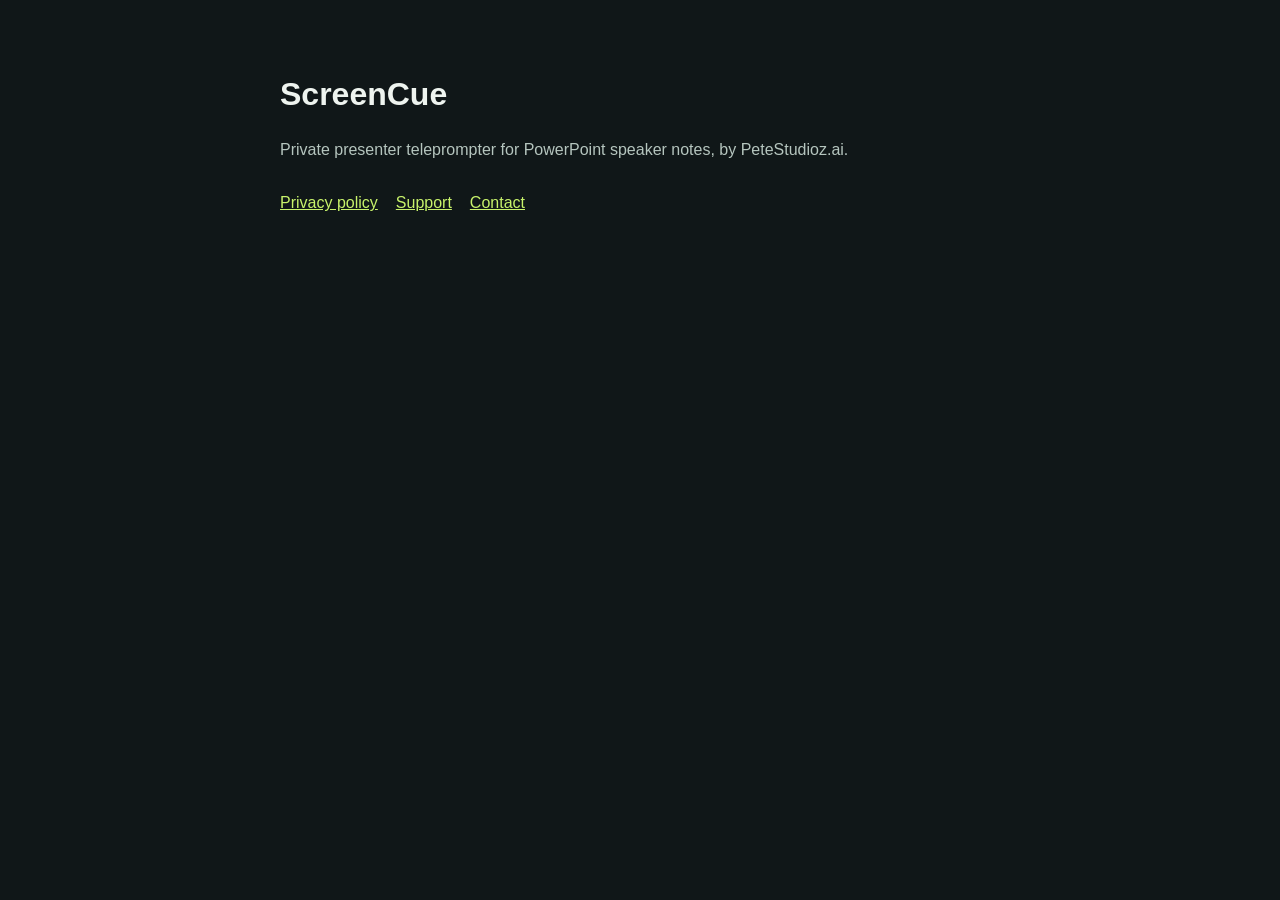
==== index.html @ 3d3e750d "Publish the ScreenCue privacy policy and support pages Copied from docs/ in the ScreenCue repository" ====
<!doctype html>
<html lang="en">
  <head>
    <meta charset="UTF-8" />
    <meta name="viewport" content="width=device-width, initial-scale=1.0" />
    <title>ScreenCue</title>
    <style>
      :root { color-scheme: dark; font-family: "Segoe UI", sans-serif; }
      body { max-width: 720px; margin: 0 auto; padding: 48px 24px; background: #101718; color: #eef4ef; line-height: 1.6; }
      h1 { margin-bottom: .2rem; } p { color: #b5c5be; } a { color: #c8f36b; }
      nav { display: flex; gap: 18px; margin-top: 28px; }
    </style>
  </head>
  <body>
    <h1>ScreenCue</h1>
    <p>Private presenter teleprompter for PowerPoint speaker notes, by PeteStudioz.ai.</p>
    <nav><a href="privacy.html">Privacy policy</a><a href="support.html">Support</a><a href="mailto:pete.studioz.ai@gmail.com">Contact</a></nav>
  </body>
</html>
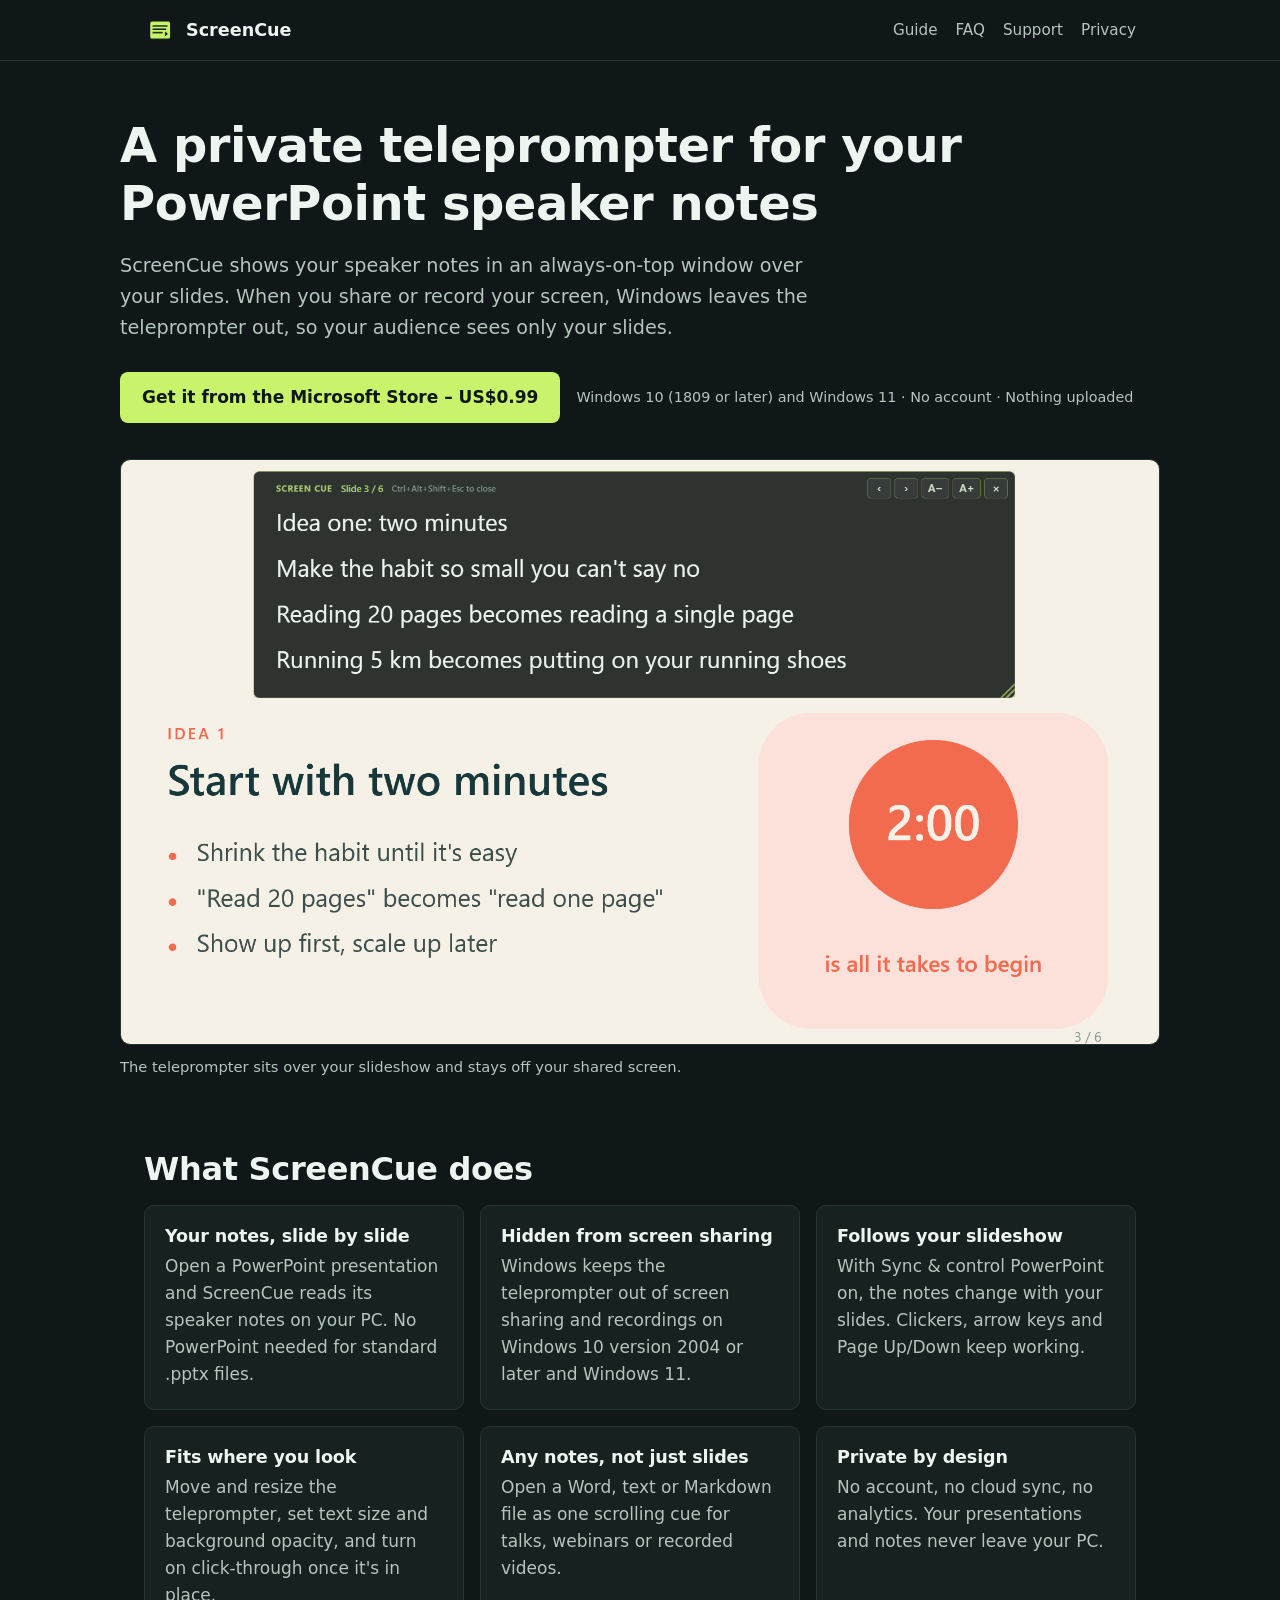
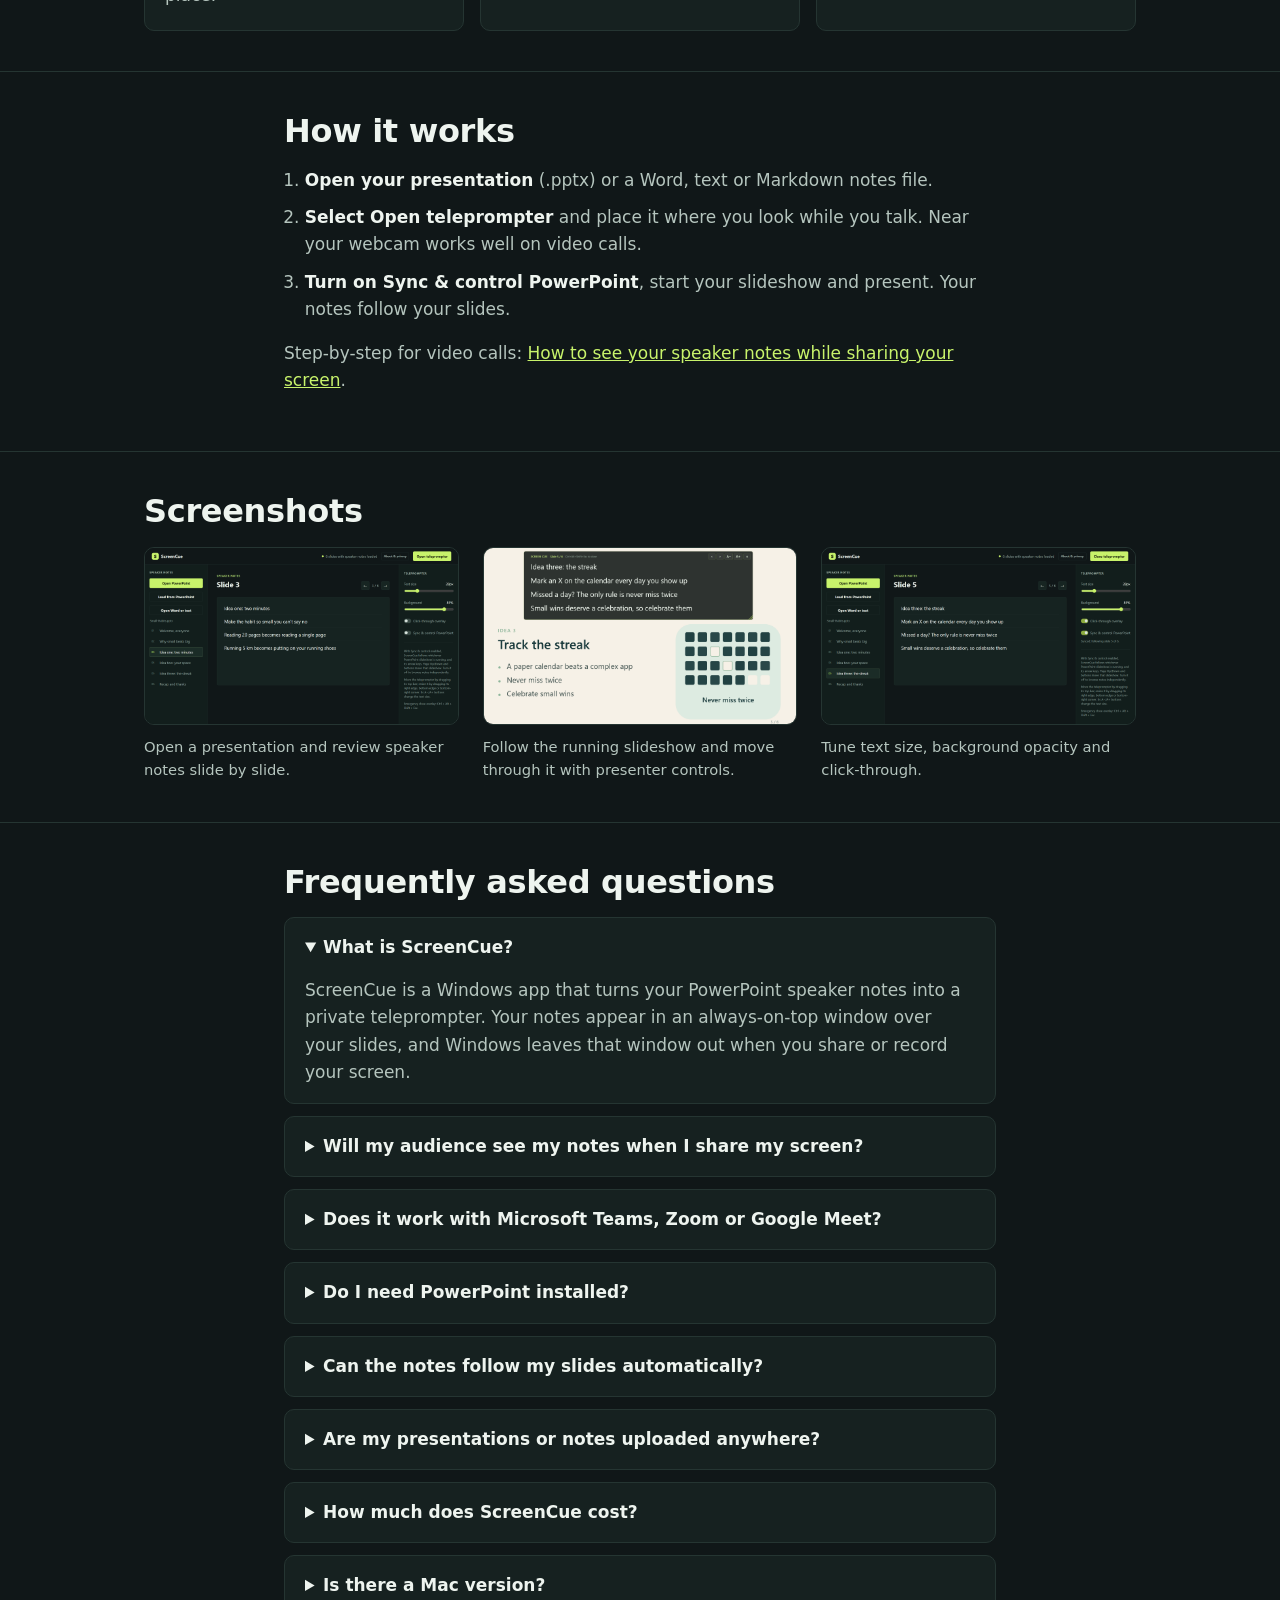
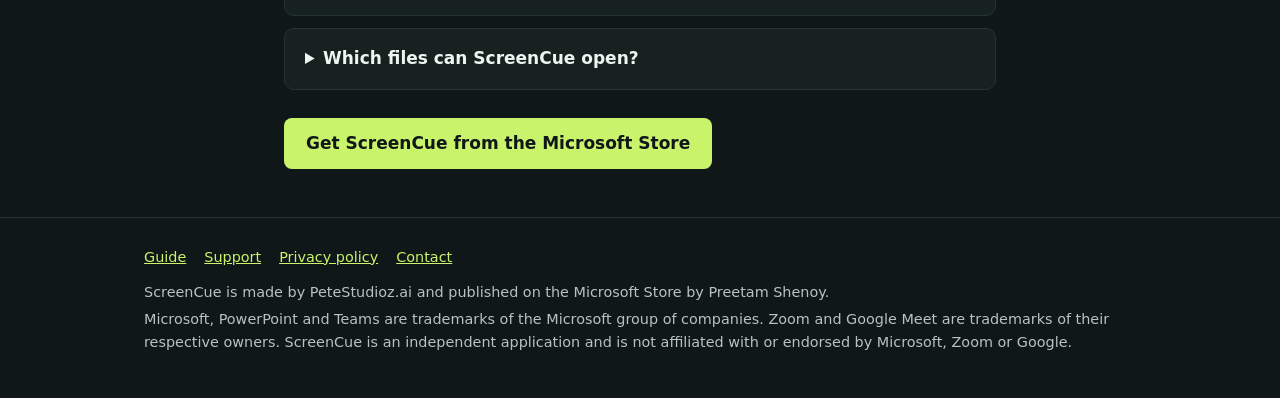
==== commit fb6bbecf: "Turn the ScreenCue site into a landing page for search and AI answers The home page was a single lin" ====
--- a/index.html
+++ b/index.html
@@ -3,17 +3,250 @@
   <head>
     <meta charset="UTF-8" />
     <meta name="viewport" content="width=device-width, initial-scale=1.0" />
-    <title>ScreenCue</title>
-    <style>
-      :root { color-scheme: dark; font-family: "Segoe UI", sans-serif; }
-      body { max-width: 720px; margin: 0 auto; padding: 48px 24px; background: #101718; color: #eef4ef; line-height: 1.6; }
-      h1 { margin-bottom: .2rem; } p { color: #b5c5be; } a { color: #c8f36b; }
-      nav { display: flex; gap: 18px; margin-top: 28px; }
-    </style>
+    <title>ScreenCue – Private Teleprompter for PowerPoint Speaker Notes (Windows)</title>
+    <meta name="description" content="ScreenCue shows your PowerPoint speaker notes in an always-on-top teleprompter that stays out of screen shares and recordings. For Windows 10 and 11." />
+    <link rel="canonical" href="https://preethamshenoy-ai.github.io/screencue-site/" />
+    <link rel="icon" type="image/png" href="img/favicon.png" />
+    <link rel="apple-touch-icon" href="img/screencue-logo.png" />
+    <meta property="og:type" content="website" />
+    <meta property="og:site_name" content="ScreenCue" />
+    <meta property="og:title" content="ScreenCue – a private teleprompter for PowerPoint speaker notes" />
+    <meta property="og:description" content="Your speaker notes in an always-on-top teleprompter over your slides, left out when you share or record your screen. Windows 10 and 11." />
+    <meta property="og:url" content="https://preethamshenoy-ai.github.io/screencue-site/" />
+    <meta property="og:image" content="https://preethamshenoy-ai.github.io/screencue-site/img/teleprompter-over-powerpoint-slideshow.png" />
+    <meta property="og:image:width" content="1840" />
+    <meta property="og:image:height" content="1035" />
+    <meta property="og:image:alt" content="ScreenCue's teleprompter showing speaker notes over a PowerPoint slideshow" />
+    <meta name="twitter:card" content="summary_large_image" />
+    <link rel="stylesheet" href="style.css" />
+    <script type="application/ld+json">
+    {
+      "@context": "https://schema.org",
+      "@graph": [
+        {
+          "@type": "SoftwareApplication",
+          "@id": "https://preethamshenoy-ai.github.io/screencue-site/#app",
+          "name": "ScreenCue",
+          "description": "A private teleprompter for PowerPoint speaker notes on Windows. It shows your notes in an always-on-top window over your slides, and Windows leaves that window out when you share or record your screen.",
+          "applicationCategory": "BusinessApplication",
+          "applicationSubCategory": "Presentation teleprompter",
+          "operatingSystem": "Windows 10 version 1809 or later, Windows 11",
+          "softwareVersion": "1.0.0",
+          "url": "https://preethamshenoy-ai.github.io/screencue-site/",
+          "installUrl": "https://apps.microsoft.com/detail/9N0VF85M0GS3",
+          "sameAs": ["https://apps.microsoft.com/detail/9N0VF85M0GS3"],
+          "image": "https://preethamshenoy-ai.github.io/screencue-site/img/screencue-logo.png",
+          "screenshot": [
+            "https://preethamshenoy-ai.github.io/screencue-site/img/teleprompter-over-powerpoint-slideshow.png",
+            "https://preethamshenoy-ai.github.io/screencue-site/img/powerpoint-speaker-notes-slide-by-slide.png",
+            "https://preethamshenoy-ai.github.io/screencue-site/img/teleprompter-following-slideshow.png",
+            "https://preethamshenoy-ai.github.io/screencue-site/img/teleprompter-text-size-opacity-controls.png"
+          ],
+          "featureList": [
+            "Reads PowerPoint speaker notes locally, slide by slide",
+            "Always-on-top teleprompter with adjustable text size, background opacity and size",
+            "Hidden from screen sharing and screen recording on Windows 10 version 2004 or later and Windows 11",
+            "Click-through mode",
+            "Follows and controls a running PowerPoint slideshow",
+            "Opens Word, text and Markdown notes as one scrolling cue",
+            "No account, cloud sync, analytics or telemetry"
+          ],
+          "offers": {
+            "@type": "Offer",
+            "price": "0.99",
+            "priceCurrency": "USD",
+            "url": "https://apps.microsoft.com/detail/9N0VF85M0GS3",
+            "availability": "https://schema.org/InStock"
+          },
+          "author": { "@type": "Person", "name": "Preetam Shenoy" },
+          "publisher": { "@type": "Person", "name": "Preetam Shenoy" },
+          "brand": { "@type": "Brand", "name": "PeteStudioz.ai" }
+        },
+        {
+          "@type": "FAQPage",
+          "@id": "https://preethamshenoy-ai.github.io/screencue-site/#faq",
+          "mainEntity": [
+            {
+              "@type": "Question",
+              "name": "What is ScreenCue?",
+              "acceptedAnswer": { "@type": "Answer", "text": "ScreenCue is a Windows app that turns your PowerPoint speaker notes into a private teleprompter. Your notes appear in an always-on-top window over your slides, and Windows leaves that window out when you share or record your screen." }
+            },
+            {
+              "@type": "Question",
+              "name": "Will my audience see my notes when I share my screen?",
+              "acceptedAnswer": { "@type": "Answer", "text": "No, on Windows 10 version 2004 or later and on Windows 11. ScreenCue asks Windows to exclude the teleprompter from screen capture, so screen sharing and screen recording show what is behind it instead. On earlier versions of Windows 10, a black box may appear in its place. A camera pointed at your screen, or a hardware capture device, would still see it." }
+            },
+            {
+              "@type": "Question",
+              "name": "Does it work with Microsoft Teams, Zoom or Google Meet?",
+              "acceptedAnswer": { "@type": "Answer", "text": "ScreenCue doesn't plug into any meeting app. Windows itself keeps the teleprompter out of screen capture, so it is hidden whichever app you use to share your screen. Before an important talk, run a short test call to check what your audience sees." }
+            },
+            {
+              "@type": "Question",
+              "name": "Do I need PowerPoint installed?",
+              "acceptedAnswer": { "@type": "Answer", "text": "Not to read notes. ScreenCue reads standard .pptx presentations and Word (.docx), text and Markdown notes on its own. PowerPoint for Windows is needed to follow and control a running slideshow, and to load notes from legacy .ppt, protected or damaged presentations." }
+            },
+            {
+              "@type": "Question",
+              "name": "Can the notes follow my slides automatically?",
+              "acceptedAnswer": { "@type": "Answer", "text": "Yes. Turn on Sync & control PowerPoint and ScreenCue follows the slideshow running in PowerPoint, showing the notes for the current slide. Your clicker, the arrow keys and Page Up/Down still move the slides, because the teleprompter never takes keyboard focus." }
+            },
+            {
+              "@type": "Question",
+              "name": "Are my presentations or notes uploaded anywhere?",
+              "acceptedAnswer": { "@type": "Answer", "text": "No. ScreenCue works on your PC. It has no account, cloud sync, analytics or telemetry, and it doesn't upload your presentations or notes." }
+            },
+            {
+              "@type": "Question",
+              "name": "How much does ScreenCue cost?",
+              "acceptedAnswer": { "@type": "Answer", "text": "US$0.99, a one-time purchase from the Microsoft Store. The Store shows the price in your local currency." }
+            },
+            {
+              "@type": "Question",
+              "name": "Is there a Mac version?",
+              "acceptedAnswer": { "@type": "Answer", "text": "No. ScreenCue runs on Windows 10 (version 1809 or later) and Windows 11." }
+            },
+            {
+              "@type": "Question",
+              "name": "Which files can ScreenCue open?",
+              "acceptedAnswer": { "@type": "Answer", "text": "PowerPoint .pptx, .pptm, .ppsx, .ppsm and .potx files on its own; .ppt, .pps and .pot files through PowerPoint; and Word .docx, plain text (.txt) and Markdown (.md) notes." }
+            }
+          ]
+        }
+      ]
+    }
+    </script>
   </head>
   <body>
-    <h1>ScreenCue</h1>
-    <p>Private presenter teleprompter for PowerPoint speaker notes, by PeteStudioz.ai.</p>
-    <nav><a href="privacy.html">Privacy policy</a><a href="support.html">Support</a><a href="mailto:pete.studioz.ai@gmail.com">Contact</a></nav>
+    <header class="site-header">
+      <div class="wrap">
+        <a class="brand" href="./"><img src="img/screencue-logo.png" alt="" width="32" height="32" />ScreenCue</a>
+        <nav aria-label="Site">
+          <a href="speaker-notes-while-screen-sharing.html">Guide</a>
+          <a href="#faq">FAQ</a>
+          <a href="support.html">Support</a>
+          <a href="privacy.html">Privacy</a>
+        </nav>
+      </div>
+    </header>
+
+    <main>
+      <div class="wrap hero">
+        <h1>A private teleprompter for your PowerPoint speaker notes</h1>
+        <p class="lead">ScreenCue shows your speaker notes in an always-on-top window over your slides. When you share or record your screen, Windows leaves the teleprompter out, so your audience sees only your slides.</p>
+        <div class="cta">
+          <a class="button" href="https://apps.microsoft.com/detail/9N0VF85M0GS3">Get it from the Microsoft Store – US$0.99</a>
+          <p class="fineprint">Windows 10 (1809 or later) and Windows 11 · No account · Nothing uploaded</p>
+        </div>
+        <figure>
+          <img class="shot" src="img/teleprompter-over-powerpoint-slideshow.png" width="1840" height="1035" alt="ScreenCue's teleprompter showing speaker notes over a running PowerPoint slideshow" />
+          <figcaption>The teleprompter sits over your slideshow and stays off your shared screen.</figcaption>
+        </figure>
+      </div>
+
+      <section>
+        <div class="wrap">
+          <h2>What ScreenCue does</h2>
+          <div class="grid">
+            <div class="card"><h3>Your notes, slide by slide</h3><p>Open a PowerPoint presentation and ScreenCue reads its speaker notes on your PC. No PowerPoint needed for standard .pptx files.</p></div>
+            <div class="card"><h3>Hidden from screen sharing</h3><p>Windows keeps the teleprompter out of screen sharing and recordings on Windows 10 version 2004 or later and Windows 11.</p></div>
+            <div class="card"><h3>Follows your slideshow</h3><p>With Sync &amp; control PowerPoint on, the notes change with your slides. Clickers, arrow keys and Page Up/Down keep working.</p></div>
+            <div class="card"><h3>Fits where you look</h3><p>Move and resize the teleprompter, set text size and background opacity, and turn on click-through once it's in place.</p></div>
+            <div class="card"><h3>Any notes, not just slides</h3><p>Open a Word, text or Markdown file as one scrolling cue for talks, webinars or recorded videos.</p></div>
+            <div class="card"><h3>Private by design</h3><p>No account, no cloud sync, no analytics. Your presentations and notes never leave your PC.</p></div>
+          </div>
+        </div>
+      </section>
+
+      <section>
+        <div class="wrap narrow">
+          <h2>How it works</h2>
+          <ol class="steps">
+            <li><strong>Open your presentation</strong> (.pptx) or a Word, text or Markdown notes file.</li>
+            <li><strong>Select Open teleprompter</strong> and place it where you look while you talk. Near your webcam works well on video calls.</li>
+            <li><strong>Turn on Sync &amp; control PowerPoint</strong>, start your slideshow and present. Your notes follow your slides.</li>
+          </ol>
+          <p>Step-by-step for video calls: <a href="speaker-notes-while-screen-sharing.html">How to see your speaker notes while sharing your screen</a>.</p>
+        </div>
+      </section>
+
+      <section>
+        <div class="wrap">
+          <h2>Screenshots</h2>
+          <div class="gallery">
+            <figure>
+              <img class="shot" src="img/powerpoint-speaker-notes-slide-by-slide.png" width="1920" height="1080" loading="lazy" alt="ScreenCue main window listing a presentation's speaker notes slide by slide" />
+              <figcaption>Open a presentation and review speaker notes slide by slide.</figcaption>
+            </figure>
+            <figure>
+              <img class="shot" src="img/teleprompter-following-slideshow.png" width="1840" height="1035" loading="lazy" alt="ScreenCue teleprompter showing the notes for the current slide of a running PowerPoint slideshow" />
+              <figcaption>Follow the running slideshow and move through it with presenter controls.</figcaption>
+            </figure>
+            <figure>
+              <img class="shot" src="img/teleprompter-text-size-opacity-controls.png" width="1920" height="1080" loading="lazy" alt="ScreenCue teleprompter settings for text size, background opacity and click-through" />
+              <figcaption>Tune text size, background opacity and click-through.</figcaption>
+            </figure>
+          </div>
+        </div>
+      </section>
+
+      <section class="faq" id="faq">
+        <div class="wrap narrow">
+          <h2>Frequently asked questions</h2>
+          <details open>
+            <summary>What is ScreenCue?</summary>
+            <p>ScreenCue is a Windows app that turns your PowerPoint speaker notes into a private teleprompter. Your notes appear in an always-on-top window over your slides, and Windows leaves that window out when you share or record your screen.</p>
+          </details>
+          <details>
+            <summary>Will my audience see my notes when I share my screen?</summary>
+            <p>No, on Windows 10 version 2004 or later and on Windows 11. ScreenCue asks Windows to exclude the teleprompter from screen capture, so screen sharing and screen recording show what is behind it instead. On earlier versions of Windows 10, a black box may appear in its place. A camera pointed at your screen, or a hardware capture device, would still see it.</p>
+          </details>
+          <details>
+            <summary>Does it work with Microsoft Teams, Zoom or Google Meet?</summary>
+            <p>ScreenCue doesn't plug into any meeting app. Windows itself keeps the teleprompter out of screen capture, so it is hidden whichever app you use to share your screen. Before an important talk, run a short test call to check what your audience sees.</p>
+          </details>
+          <details>
+            <summary>Do I need PowerPoint installed?</summary>
+            <p>Not to read notes. ScreenCue reads standard .pptx presentations and Word (.docx), text and Markdown notes on its own. PowerPoint for Windows is needed to follow and control a running slideshow, and to load notes from legacy .ppt, protected or damaged presentations.</p>
+          </details>
+          <details>
+            <summary>Can the notes follow my slides automatically?</summary>
+            <p>Yes. Turn on Sync &amp; control PowerPoint and ScreenCue follows the slideshow running in PowerPoint, showing the notes for the current slide. Your clicker, the arrow keys and Page Up/Down still move the slides, because the teleprompter never takes keyboard focus.</p>
+          </details>
+          <details>
+            <summary>Are my presentations or notes uploaded anywhere?</summary>
+            <p>No. ScreenCue works on your PC. It has no account, cloud sync, analytics or telemetry, and it doesn't upload your presentations or notes. See the <a href="privacy.html">privacy policy</a>.</p>
+          </details>
+          <details>
+            <summary>How much does ScreenCue cost?</summary>
+            <p>US$0.99, a one-time purchase from the <a href="https://apps.microsoft.com/detail/9N0VF85M0GS3">Microsoft Store</a>. The Store shows the price in your local currency.</p>
+          </details>
+          <details>
+            <summary>Is there a Mac version?</summary>
+            <p>No. ScreenCue runs on Windows 10 (version 1809 or later) and Windows 11.</p>
+          </details>
+          <details>
+            <summary>Which files can ScreenCue open?</summary>
+            <p>PowerPoint .pptx, .pptm, .ppsx, .ppsm and .potx files on its own; .ppt, .pps and .pot files through PowerPoint; and Word .docx, plain text (.txt) and Markdown (.md) notes.</p>
+          </details>
+          <div class="cta">
+            <a class="button" href="https://apps.microsoft.com/detail/9N0VF85M0GS3">Get ScreenCue from the Microsoft Store</a>
+          </div>
+        </div>
+      </section>
+    </main>
+
+    <footer class="site-footer">
+      <div class="wrap">
+        <nav aria-label="Footer">
+          <a href="speaker-notes-while-screen-sharing.html">Guide</a>
+          <a href="support.html">Support</a>
+          <a href="privacy.html">Privacy policy</a>
+          <a href="mailto:pete.studioz.ai@gmail.com">Contact</a>
+        </nav>
+        <p>ScreenCue is made by PeteStudioz.ai and published on the Microsoft Store by Preetam Shenoy.</p>
+        <p>Microsoft, PowerPoint and Teams are trademarks of the Microsoft group of companies. Zoom and Google Meet are trademarks of their respective owners. ScreenCue is an independent application and is not affiliated with or endorsed by Microsoft, Zoom or Google.</p>
+      </div>
+    </footer>
   </body>
 </html>
--- a/style.css
+++ b/style.css
@@ -0,0 +1,84 @@
+:root {
+  color-scheme: dark;
+  --bg: #101718;
+  --surface: #162120;
+  --border: #253532;
+  --text: #eef4ef;
+  --muted: #b5c5be;
+  --accent: #c8f36b;
+  --accent-text: #101718;
+  font-family: "Segoe UI", system-ui, -apple-system, sans-serif;
+}
+
+* { box-sizing: border-box; }
+
+body {
+  margin: 0;
+  background: var(--bg);
+  color: var(--text);
+  line-height: 1.6;
+  font-size: 17px;
+}
+
+a { color: var(--accent); }
+a:focus-visible, .button:focus-visible { outline: 3px solid var(--accent); outline-offset: 3px; }
+
+.wrap { max-width: 1040px; margin: 0 auto; padding: 0 24px; }
+.narrow { max-width: 760px; }
+
+.site-header { border-bottom: 1px solid var(--border); }
+.site-header .wrap { display: flex; align-items: center; justify-content: space-between; gap: 16px; padding-top: 14px; padding-bottom: 14px; flex-wrap: wrap; }
+.brand { display: flex; align-items: center; gap: 10px; color: var(--text); text-decoration: none; font-weight: 600; font-size: 1.1rem; }
+.brand img { width: 32px; height: 32px; border-radius: 7px; }
+.site-header nav { display: flex; gap: 18px; flex-wrap: wrap; font-size: .95rem; }
+.site-header nav a { color: var(--muted); text-decoration: none; }
+.site-header nav a:hover { color: var(--text); }
+
+h1, h2, h3 { line-height: 1.2; letter-spacing: -0.01em; }
+h1 { font-size: clamp(2rem, 4.5vw, 3rem); margin: 0 0 16px; }
+h2 { font-size: clamp(1.5rem, 3vw, 2rem); margin: 0 0 16px; }
+h3 { font-size: 1.1rem; margin: 0 0 6px; }
+p, li { color: var(--muted); }
+strong { color: var(--text); }
+code { color: #dcead9; }
+
+.hero { padding: 56px 0 32px; }
+.lead { font-size: 1.2rem; max-width: 720px; }
+.cta { display: flex; align-items: center; gap: 16px; flex-wrap: wrap; margin: 28px 0 8px; }
+.button { display: inline-block; background: var(--accent); color: var(--accent-text); font-weight: 600; text-decoration: none; padding: 12px 22px; border-radius: 8px; }
+.button:hover { filter: brightness(1.06); }
+.fineprint { font-size: .9rem; color: var(--muted); margin: 0; }
+
+figure { margin: 0; }
+.shot { display: block; width: 100%; height: auto; border-radius: 10px; border: 1px solid var(--border); }
+figcaption { font-size: .92rem; color: var(--muted); margin-top: 10px; }
+.hero figure { margin-top: 36px; }
+
+section { padding: 40px 0; }
+section + section { border-top: 1px solid var(--border); }
+
+.grid { display: grid; gap: 16px; grid-template-columns: repeat(auto-fit, minmax(260px, 1fr)); }
+.card { background: var(--surface); border: 1px solid var(--border); border-radius: 10px; padding: 20px; }
+.card p { margin: 0; }
+
+.steps { padding-left: 1.3rem; }
+.steps li { margin-bottom: 10px; }
+
+.gallery { display: grid; gap: 24px; grid-template-columns: repeat(auto-fit, minmax(300px, 1fr)); }
+
+.faq details { border: 1px solid var(--border); border-radius: 10px; background: var(--surface); padding: 0 20px; margin-bottom: 12px; }
+.faq summary { cursor: pointer; padding: 16px 0; font-weight: 600; color: var(--text); }
+.faq details p { margin-top: 0; }
+
+article h2 { margin-top: 40px; }
+article .card { margin: 16px 0; }
+
+.site-footer { border-top: 1px solid var(--border); padding: 28px 0 40px; font-size: .9rem; }
+.site-footer p { margin: 4px 0; }
+.site-footer nav { display: flex; gap: 18px; flex-wrap: wrap; margin-bottom: 12px; }
+
+@media (max-width: 560px) {
+  body { font-size: 16px; }
+  .wrap { padding: 0 16px; }
+  .hero { padding-top: 36px; }
+}
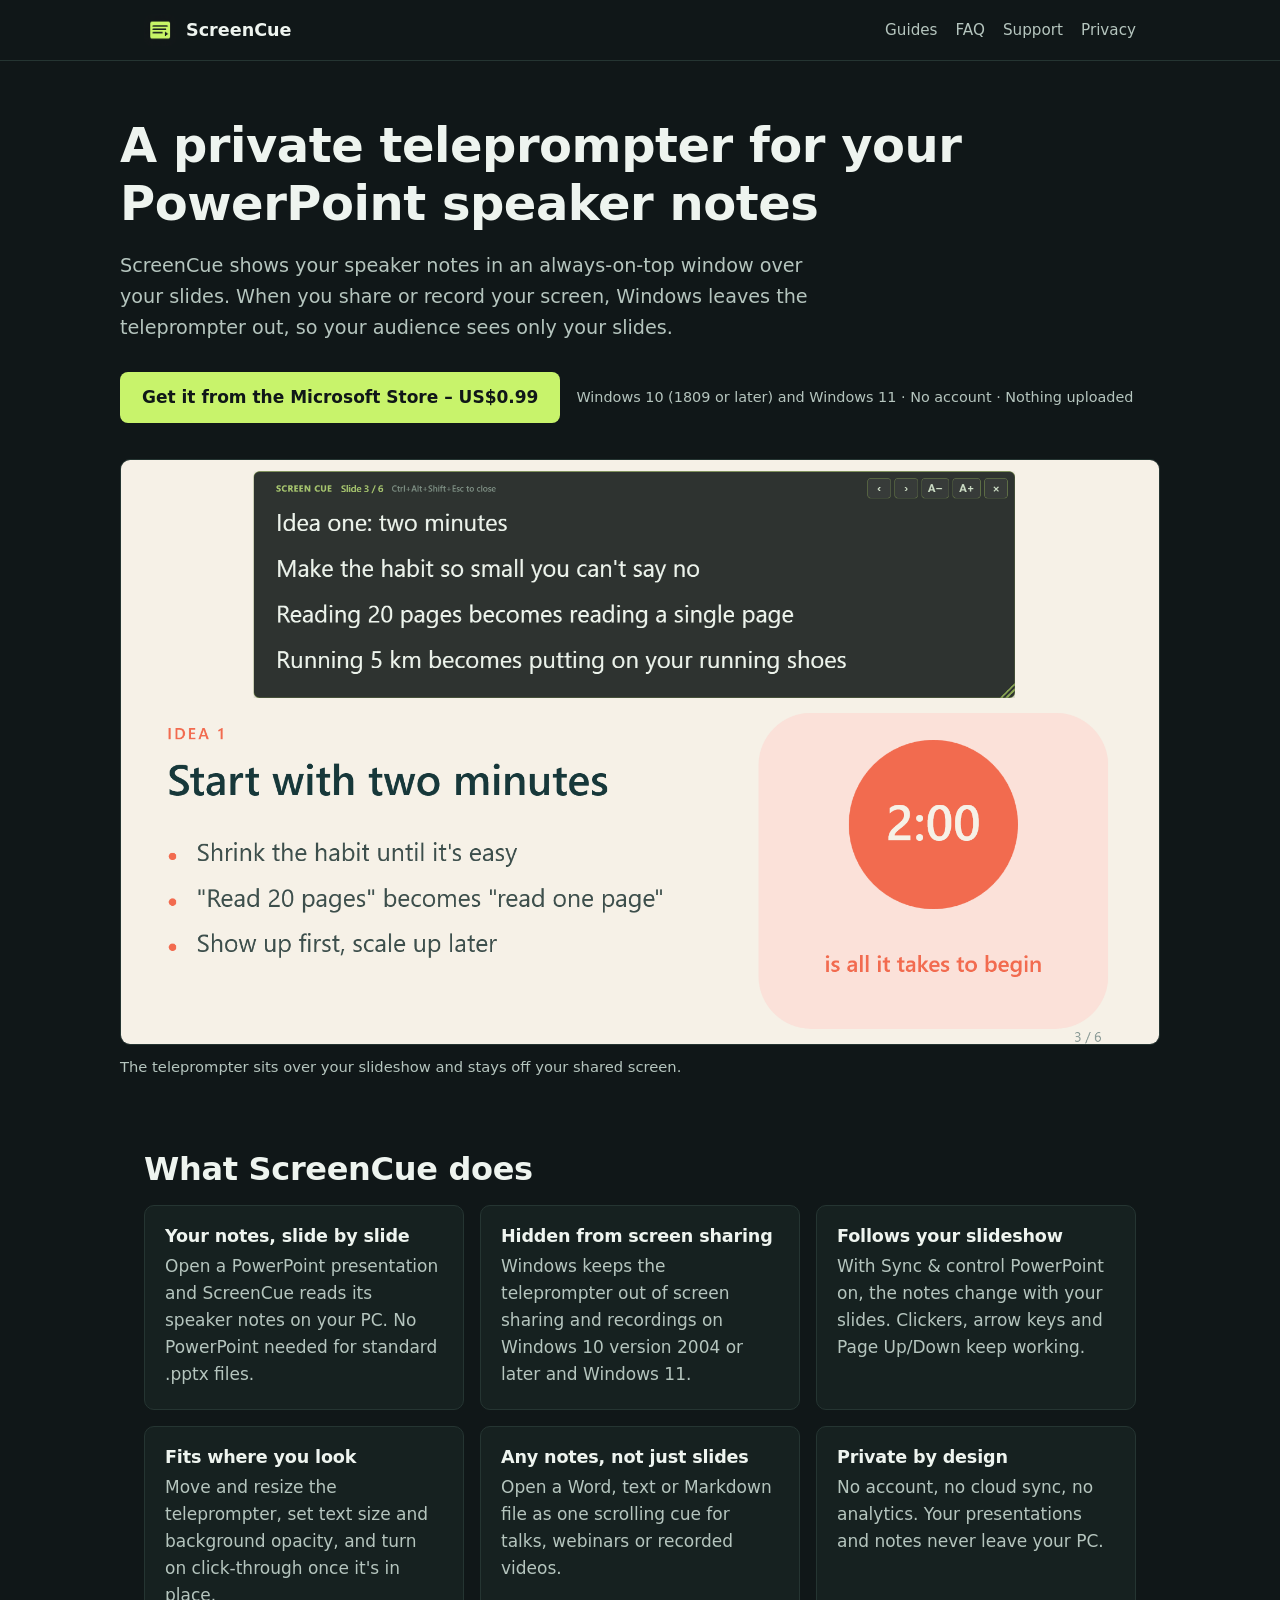
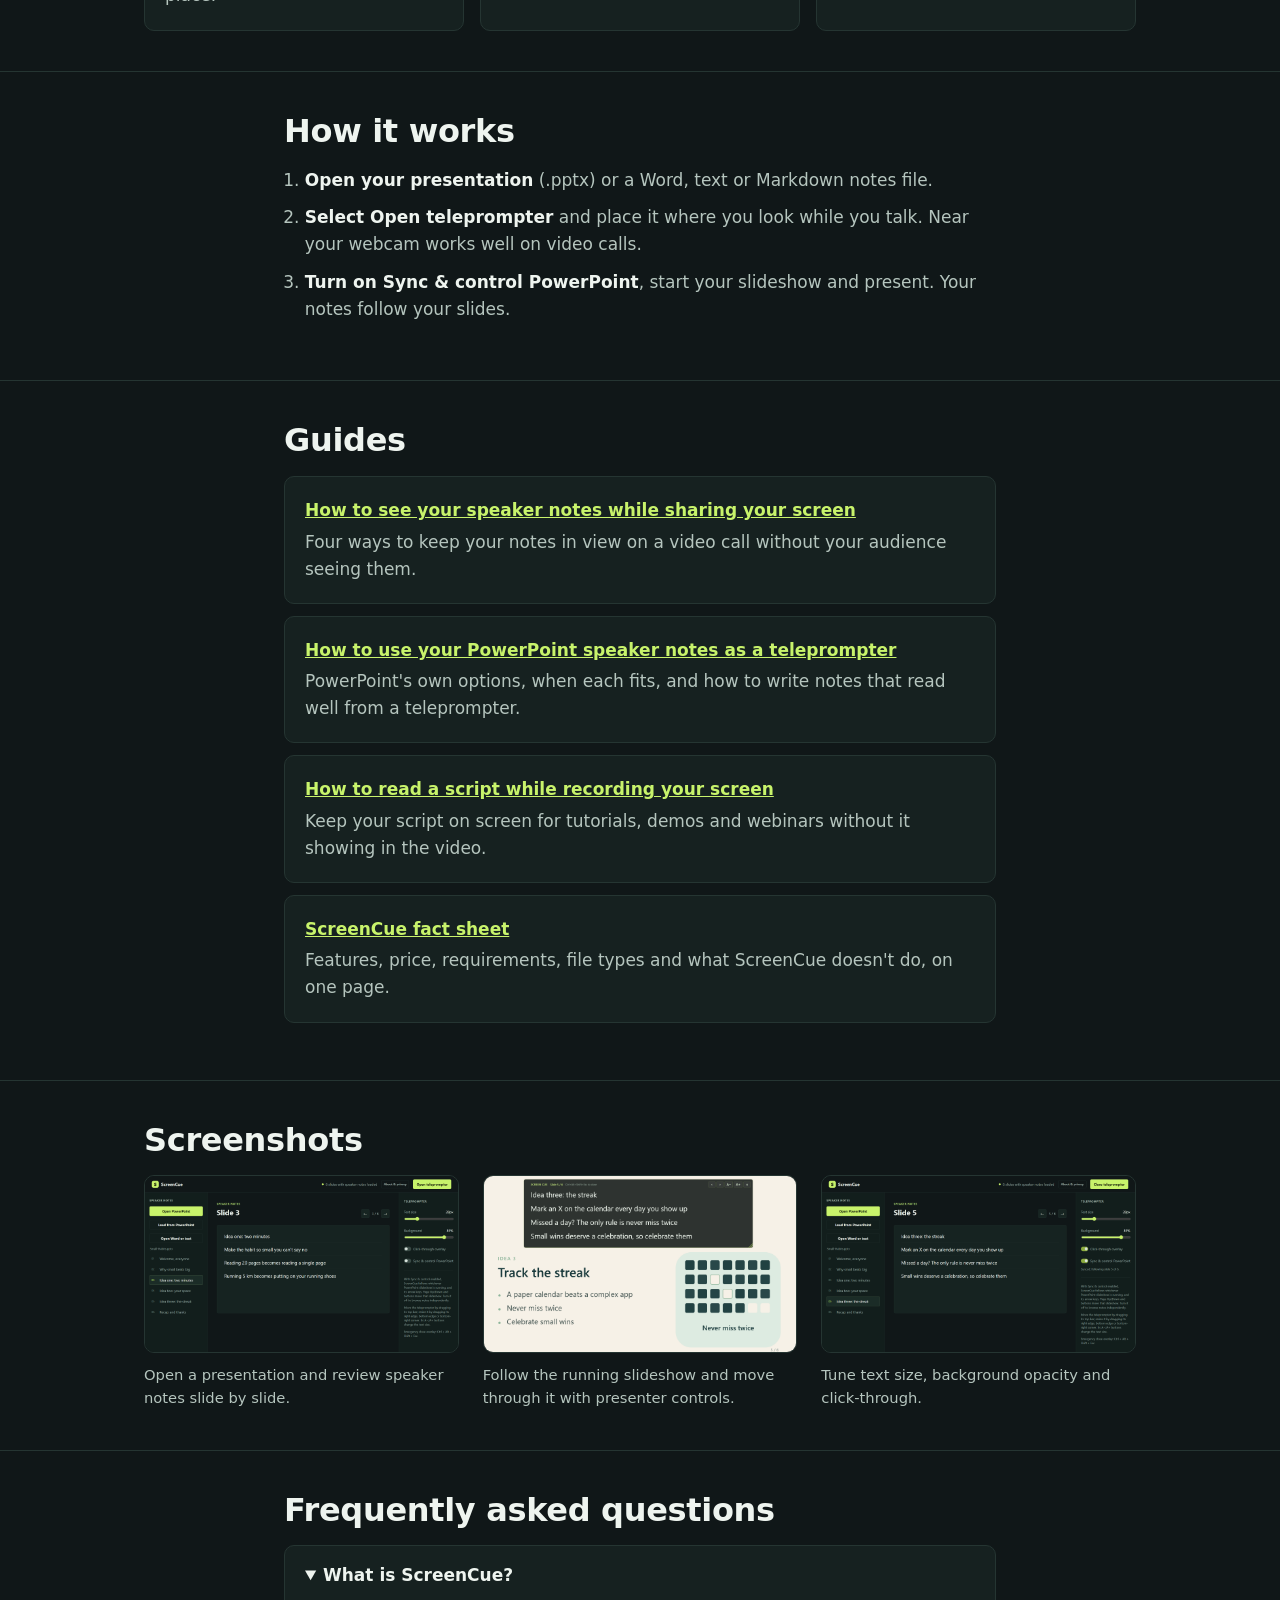
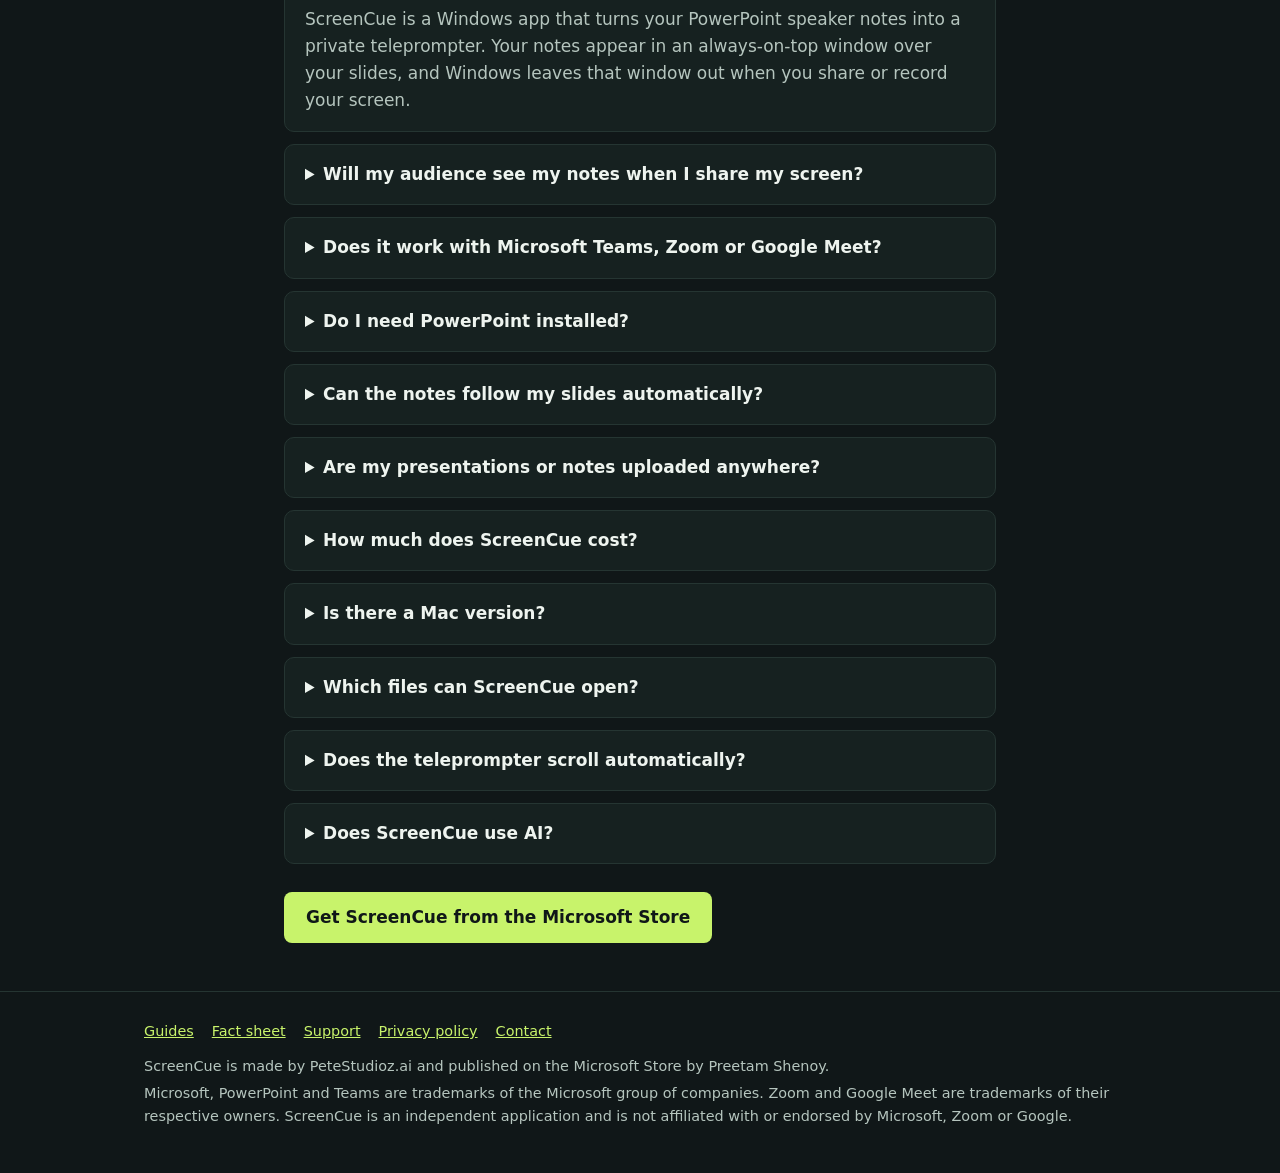
==== commit 48671b80: "Add guides, a fact sheet and llms.txt for search and AI answers Search results for teleprompter ques" ====
--- a/index.html
+++ b/index.html
@@ -18,6 +18,7 @@
     <meta property="og:image:height" content="1035" />
     <meta property="og:image:alt" content="ScreenCue's teleprompter showing speaker notes over a PowerPoint slideshow" />
     <meta name="twitter:card" content="summary_large_image" />
+    <meta name="robots" content="max-image-preview:large" />
     <link rel="stylesheet" href="style.css" />
     <script type="application/ld+json">
     {
@@ -58,9 +59,26 @@
             "url": "https://apps.microsoft.com/detail/9N0VF85M0GS3",
             "availability": "https://schema.org/InStock"
           },
-          "author": { "@type": "Person", "name": "Preetam Shenoy" },
-          "publisher": { "@type": "Person", "name": "Preetam Shenoy" },
+          "datePublished": "2026-11",
+          "author": { "@id": "https://preethamshenoy-ai.github.io/screencue-site/#publisher" },
+          "publisher": { "@id": "https://preethamshenoy-ai.github.io/screencue-site/#publisher" },
           "brand": { "@type": "Brand", "name": "PeteStudioz.ai" }
+        },
+        {
+          "@type": "Person",
+          "@id": "https://preethamshenoy-ai.github.io/screencue-site/#publisher",
+          "name": "Preetam Shenoy",
+          "brand": { "@type": "Brand", "name": "PeteStudioz.ai" },
+          "email": "pete.studioz.ai@gmail.com"
+        },
+        {
+          "@type": "WebSite",
+          "@id": "https://preethamshenoy-ai.github.io/screencue-site/#website",
+          "name": "ScreenCue",
+          "url": "https://preethamshenoy-ai.github.io/screencue-site/",
+          "inLanguage": "en",
+          "publisher": { "@id": "https://preethamshenoy-ai.github.io/screencue-site/#publisher" },
+          "about": { "@id": "https://preethamshenoy-ai.github.io/screencue-site/#app" }
         },
         {
           "@type": "FAQPage",
@@ -110,6 +128,16 @@
               "@type": "Question",
               "name": "Which files can ScreenCue open?",
               "acceptedAnswer": { "@type": "Answer", "text": "PowerPoint .pptx, .pptm, .ppsx, .ppsm and .potx files on its own; .ppt, .pps and .pot files through PowerPoint; and Word .docx, plain text (.txt) and Markdown (.md) notes." }
+            },
+            {
+              "@type": "Question",
+              "name": "Does the teleprompter scroll automatically?",
+              "acceptedAnswer": { "@type": "Answer", "text": "No. ScreenCue shows the notes for the current slide and switches to the next slide's notes when the slide changes. Long notes, or a Word, text or Markdown script, you scroll yourself, at your own pace." }
+            },
+            {
+              "@type": "Question",
+              "name": "Does ScreenCue use AI?",
+              "acceptedAnswer": { "@type": "Answer", "text": "No. ScreenCue doesn't write, rewrite or summarize your notes, and it doesn't send them to any AI service. It shows the notes you wrote, on your PC." }
             }
           ]
         }
@@ -122,7 +150,7 @@
       <div class="wrap">
         <a class="brand" href="./"><img src="img/screencue-logo.png" alt="" width="32" height="32" />ScreenCue</a>
         <nav aria-label="Site">
-          <a href="speaker-notes-while-screen-sharing.html">Guide</a>
+          <a href="#guides">Guides</a>
           <a href="#faq">FAQ</a>
           <a href="support.html">Support</a>
           <a href="privacy.html">Privacy</a>
@@ -166,11 +194,22 @@
             <li><strong>Select Open teleprompter</strong> and place it where you look while you talk. Near your webcam works well on video calls.</li>
             <li><strong>Turn on Sync &amp; control PowerPoint</strong>, start your slideshow and present. Your notes follow your slides.</li>
           </ol>
-          <p>Step-by-step for video calls: <a href="speaker-notes-while-screen-sharing.html">How to see your speaker notes while sharing your screen</a>.</p>
-        </div>
-      </section>
-
-      <section>
+        </div>
+      </section>
+
+      <section id="guides">
+        <div class="wrap narrow">
+          <h2>Guides</h2>
+          <ul class="guide-list">
+            <li class="card"><a href="speaker-notes-while-screen-sharing.html">How to see your speaker notes while sharing your screen</a><p>Four ways to keep your notes in view on a video call without your audience seeing them.</p></li>
+            <li class="card"><a href="powerpoint-teleprompter.html">How to use your PowerPoint speaker notes as a teleprompter</a><p>PowerPoint's own options, when each fits, and how to write notes that read well from a teleprompter.</p></li>
+            <li class="card"><a href="teleprompter-for-screen-recording.html">How to read a script while recording your screen</a><p>Keep your script on screen for tutorials, demos and webinars without it showing in the video.</p></li>
+            <li class="card"><a href="facts.html">ScreenCue fact sheet</a><p>Features, price, requirements, file types and what ScreenCue doesn't do, on one page.</p></li>
+          </ul>
+        </div>
+      </section>
+
+      <section id="screenshots">
         <div class="wrap">
           <h2>Screenshots</h2>
           <div class="gallery">
@@ -229,6 +268,14 @@
             <summary>Which files can ScreenCue open?</summary>
             <p>PowerPoint .pptx, .pptm, .ppsx, .ppsm and .potx files on its own; .ppt, .pps and .pot files through PowerPoint; and Word .docx, plain text (.txt) and Markdown (.md) notes.</p>
           </details>
+          <details>
+            <summary>Does the teleprompter scroll automatically?</summary>
+            <p>No. ScreenCue shows the notes for the current slide and switches to the next slide's notes when the slide changes. Long notes, or a Word, text or Markdown script, you scroll yourself, at your own pace.</p>
+          </details>
+          <details>
+            <summary>Does ScreenCue use AI?</summary>
+            <p>No. ScreenCue doesn't write, rewrite or summarize your notes, and it doesn't send them to any AI service. It shows the notes you wrote, on your PC.</p>
+          </details>
           <div class="cta">
             <a class="button" href="https://apps.microsoft.com/detail/9N0VF85M0GS3">Get ScreenCue from the Microsoft Store</a>
           </div>
@@ -239,7 +286,8 @@
     <footer class="site-footer">
       <div class="wrap">
         <nav aria-label="Footer">
-          <a href="speaker-notes-while-screen-sharing.html">Guide</a>
+          <a href="#guides">Guides</a>
+          <a href="facts.html">Fact sheet</a>
           <a href="support.html">Support</a>
           <a href="privacy.html">Privacy policy</a>
           <a href="mailto:pete.studioz.ai@gmail.com">Contact</a>
--- a/style.css
+++ b/style.css
@@ -71,6 +71,20 @@
 .faq details p { margin-top: 0; }
 
 article h2 { margin-top: 40px; }
+
+.answer { background: var(--surface); border: 1px solid var(--border); border-left: 4px solid var(--accent); border-radius: 10px; padding: 16px 20px; margin: 24px 0; }
+.answer p { margin: 0; color: var(--text); }
+
+.table-wrap { overflow-x: auto; margin: 16px 0; }
+table { width: 100%; border-collapse: collapse; font-size: .95rem; }
+th, td { text-align: left; vertical-align: top; padding: 10px 12px; border-bottom: 1px solid var(--border); }
+th { color: var(--text); font-weight: 600; }
+td { color: var(--muted); }
+.facts th { width: 34%; }
+
+.guide-list { list-style: none; padding: 0; display: grid; gap: 12px; }
+.guide-list a { font-weight: 600; }
+.guide-list p { margin: 4px 0 0; }
 article .card { margin: 16px 0; }
 
 .site-footer { border-top: 1px solid var(--border); padding: 28px 0 40px; font-size: .9rem; }
